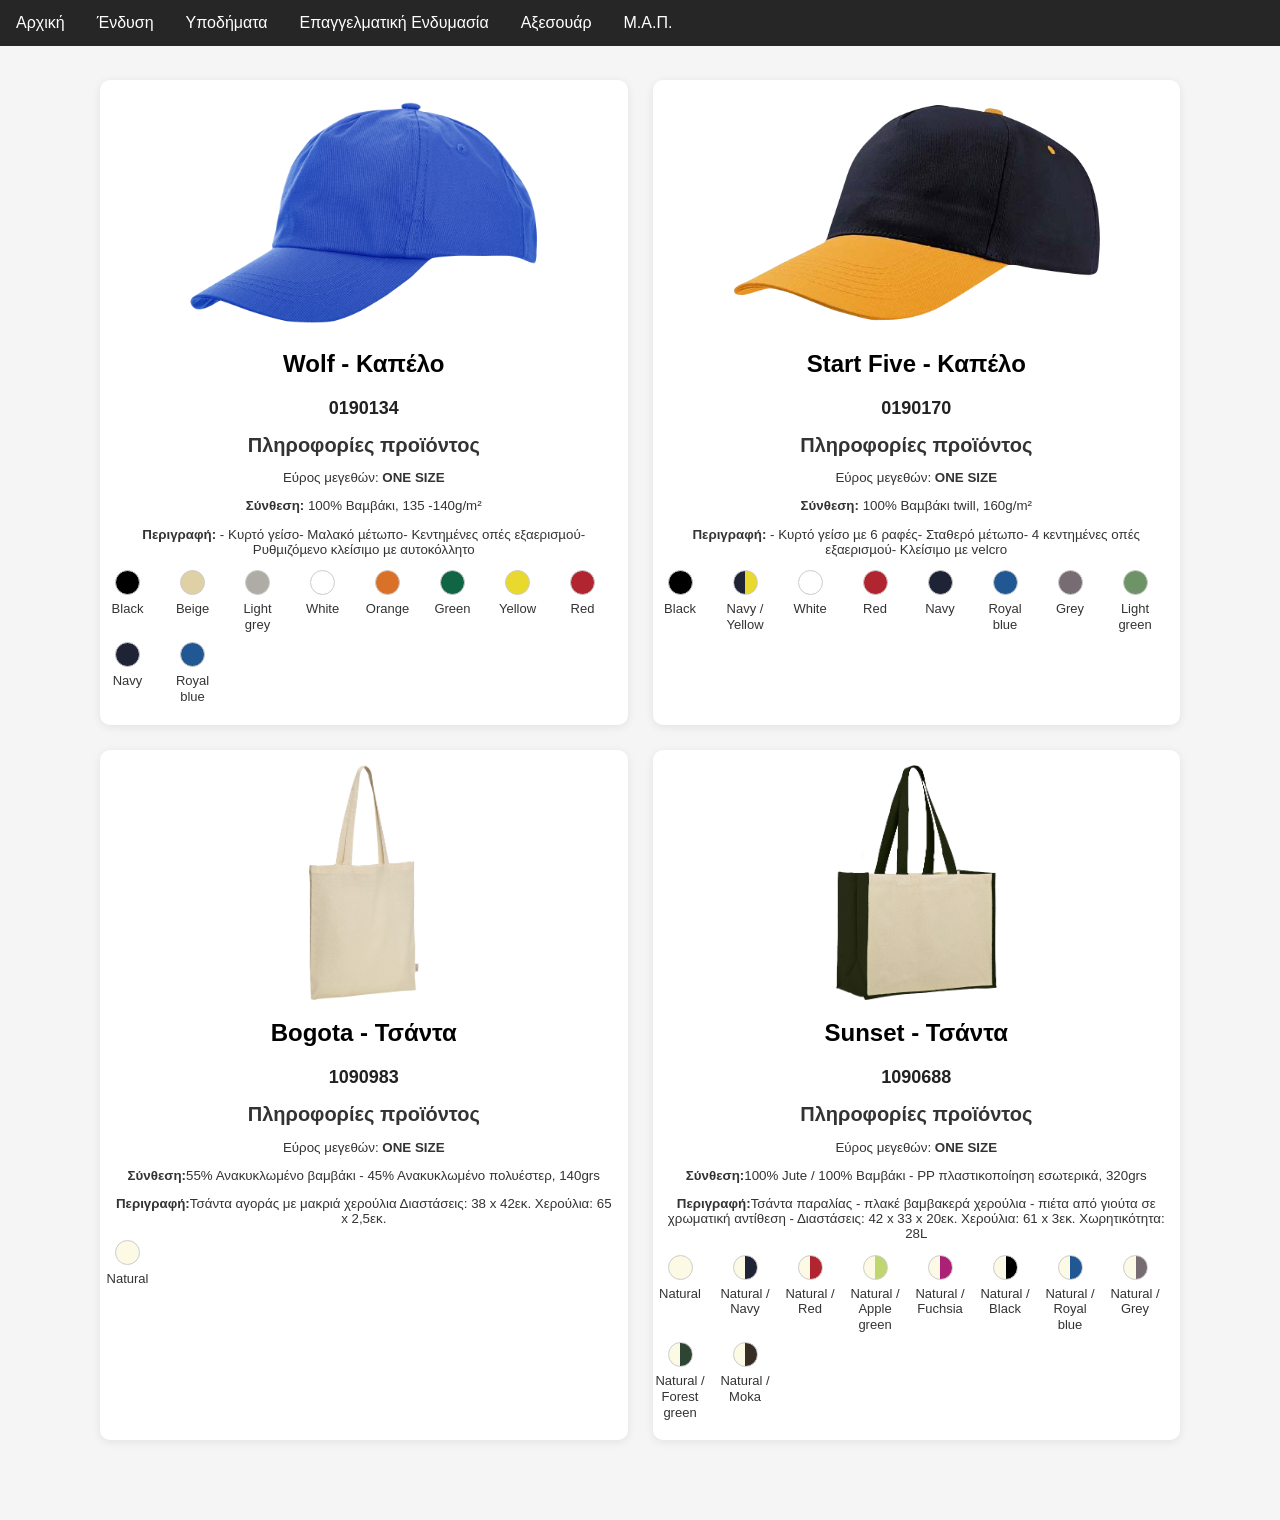
==== accessories.html @ 8e023d7d "Initial commit" ====
<!DOCTYPE html>
<html lang="en">

<head>
    <meta charset="UTF-8">
    <meta name="viewport" content="width=device-width, initial-scale=1.0">

    <title> Catalog Project </title>

    <link rel="stylesheet" href="css/style.css">
</head>

<body>
    <header>


      <nav class="navbar">

        <ul>
         <li> <a href="index.html"> Αρχική </a></li>
         <li class="dropdown"> <a href="javascript:void(0)" class="dropbtn"> Ένδυση </a>
    <div class="dropdown-content">
      <a href="clothes.html"> Μπλούζες </a>
      <a href="trousers.html"> Παντελόνια </a>
      <a href="jackets.html"> Πανωφόρια </a>
    </div></li>
         <li> <a href="shoes.html"> Υποδήματα </a></li>
         <li class="dropdown"> <a href="javascript:void(0)" class="dropbtn"> Επαγγελματική Ενδυμασία </a>
          <div class="dropdown-content">
            <a href="workwear.html"> Στολές Εργασίας</a>
            <a href="HV.html"> Υψηλής Ορατότητας</a>
          </div>
        </li>
        <li> <a href="accessories.html"> Αξεσουάρ </a></li>
         <li> <a href="disposable.html"> Μ.Α.Π. </a></li>
        </ul>

      </nav>

    </header>

    <div class="catalog2">

        <!--kapela-->

        <div class="product">
        
        <img src="images/photo.png/wolf.png.png" alt="Wolf">
            <h2>Wolf - Καπέλο</h2>
            <div class="price">   0190134 </div>

              <h3> Πληροφορίες προϊόντος </h3>
          
               <p> Εύρος μεγεθών: <b> ONE SIZE </b> </p>
               <p> <b>Σύνθεση:</b>  100% Βαµβάκι, 135 -140g/m² </p>
               <p> <b>Περιγραφή:</b> - Κυρτό γείσο- Μαλακό µέτωπο- Κεντηµένες οπές εξαερισµού- Ρυθµιζόµενο κλείσιµο µε αυτοκόλλητο </p>  
               
               <div class="product-colors">

    <!-- Βάλε εδώ ΟΛΑ τα χρώματα του προϊόντος -->

    <div class="color">
        <div class="circle" style="background-color: #000000;"></div>
        <div class="name">Black</div>
    </div>

    <div class="color">
        <div class="circle" style="background-color: #dfd0a6;"></div>
        <div class="name">Beige</div>
    </div>

     <div class="color">
        <div class="circle" style="background-color: #afaca5;"></div>
        <div class="name">Light grey</div>
    </div>

    <div class="color">
        <div class="circle" style="background-color: #FFFFFF;"></div>
        <div class="name">White</div>
    </div>

    <div class="color">
        <div class="circle" style="background-color: #D97129;"></div>
        <div class="name">Orange</div>
    </div>

    <div class="color">
        <div class="circle" style="background-color: #0f6544;"></div>
        <div class="name">Green</div>
    </div>

    <div class="color">
        <div class="circle" style="background-color: #E9D82D;"></div>
        <div class="name">Yellow</div>
    </div>

    <div class="color">
        <div class="circle" style="background-color: #B0252F;"></div>
        <div class="name">Red</div>
    </div>

    <div class="color">
        <div class="circle" style="background-color: #1E2336;"></div>
        <div class="name">Navy</div>
    </div>

    <div class="color">
        <div class="circle" style="background-color: #215894;"></div>
        <div class="name">Royal blue</div>
    </div>


         </div>

          </div>

          <div class="product">

          <img src="images/photo.png/start.png.png" alt="start">
            <h2>Start Five - Καπέλο</h2>
            <div class="price">  0190170 </div>

              <h3> Πληροφορίες προϊόντος </h3>
          
               <p> Εύρος μεγεθών: <b> ONE SIZE </b> </p>
               <p> <b>Σύνθεση:</b> 100% Βαµβάκι twill, 160g/m² </p>
               <p> <b>Περιγραφή:</b> - Κυρτό γείσο µε 6 ραφές- Σταθερό µέτωπο- 4 κεντηµένες οπές εξαερισµού- Κλείσιµο µε velcro </p>  
               
               <div class="product-colors">

    <!-- Βάλε εδώ ΟΛΑ τα χρώματα του προϊόντος -->

    <div class="color">
        <div class="circle" style="background-color: #000000;"></div>
        <div class="name">Black</div>
    </div>

<div class="color">
    <div class="circle two-color"
         style="--color1: #1E2336; --color2: #E9D82D;">
    </div>
    <div class="name">Navy / Yellow</div>
</div>

<div class="color">
        <div class="circle" style="background-color: #FFFFFF;"></div>
        <div class="name">White</div>
    </div>

    <div class="color">
        <div class="circle" style="background-color: #B0252F;"></div>
        <div class="name">Red</div>
    </div>

    <div class="color">
        <div class="circle" style="background-color: #1E2336;"></div>
        <div class="name">Navy</div>
    </div>

    <div class="color">
        <div class="circle" style="background-color: #215894;"></div>
        <div class="name">Royal blue</div>
    </div>

    <div class="color">
        <div class="circle" style="background-color: #766c72;"></div>
        <div class="name">Grey</div>
    </div>

    <div class="color">
        <div class="circle" style="background-color: #6e9366;"></div>
        <div class="name">Light green</div>
    </div>


         </div>

          </div>

          <div class="product">

        <img src="images/photo.png/bogota.png.png" alt="bag" >
            <h2> Bogota - Τσάντα </h2>
            <div class="price">1090983</div>

              <h3> Πληροφορίες προϊόντος </h3>
          
               <p> Εύρος μεγεθών: <b>ONE SIZE</b> </p>
               <p> <b>Σύνθεση:</b>55% Ανακυκλωμένο βαμβάκι - 45% Ανακυκλωμένο πολυέστερ, 140grs</p>
               <p> <b>Περιγραφή:</b>Τσάντα αγοράς με μακριά χερούλια Διαστάσεις: 38 x 42εκ. Χερούλια: 65 x 2,5εκ.</p>  
               
               <div class="product-colors">

    <!-- Βάλε εδώ ΟΛΑ τα χρώματα του προϊόντος -->

    <div class="color">
        <div class="circle" style="background-color: #fcf9e4;"></div>
        <div class="name">Natural</div>
    </div>
    </div>
    </div>

    <div class="product">

        <img src="images/photo.png/sunset.png.png" alt="bag" >
            <h2> Sunset - Τσάντα </h2>
            <div class="price">1090688</div>

              <h3> Πληροφορίες προϊόντος </h3>
          
               <p> Εύρος μεγεθών: <b>ONE SIZE</b> </p>
               <p> <b>Σύνθεση:</b>100% Jute / 100% Βαμβάκι - PP πλαστικοποίηση εσωτερικά, 320grs</p>
               <p> <b>Περιγραφή:</b>Τσάντα παραλίας - πλακέ βαμβακερά χερούλια - πιέτα από γιούτα σε χρωματική αντίθεση - Διαστάσεις: 42 x 33 x 20εκ. Χερούλια: 61 x 3εκ. Χωρητικότητα: 28L</p>  
               
               <div class="product-colors">

    <!-- Βάλε εδώ ΟΛΑ τα χρώματα του προϊόντος -->

    <div class="color">
        <div class="circle" style="background-color: #fcf9e4;"></div>
        <div class="name">Natural</div>
    </div>

    <div class="color">
    <div class="circle two-color"
         style="--color1: #fcf9e4; --color2: #1E2336;">
    </div>
    <div class="name">Natural / Navy </div>
</div>

<div class="color">
    <div class="circle two-color"
         style="--color1: #fcf9e4; --color2: #b0252f;">
    </div>
    <div class="name">Natural / Red </div>
</div>

<div class="color">
    <div class="circle two-color"
         style="--color1: #fcf9e4; --color2: #c0d66e;">
    </div>
    <div class="name">Natural / Apple green </div>
</div>

<div class="color">
    <div class="circle two-color"
         style="--color1: #fcf9e4; --color2: #ac2176;">
    </div>
    <div class="name">Natural / Fuchsia </div>
</div>

<div class="color">
    <div class="circle two-color"
         style="--color1: #fcf9e4; --color2: #000000;">
    </div>
    <div class="name">Natural / Black </div>
</div>

<div class="color">
    <div class="circle two-color"
         style="--color1: #fcf9e4; --color2: #215894;">
    </div>
    <div class="name">Natural / Royal blue </div>
</div>

<div class="color">
    <div class="circle two-color"
         style="--color1: #fcf9e4; --color2: #766c72;">
    </div>
    <div class="name">Natural / Grey </div>
</div>

<div class="color">
    <div class="circle two-color"
         style="--color1: #fcf9e4; --color2: #2e4533;">
    </div>
    <div class="name">Natural / Forest green </div>
</div>

<div class="color">
    <div class="circle two-color"
         style="--color1: #fcf9e4; --color2: #382d25;">
    </div>
    <div class="name">Natural / Moka </div>
</div>

    </div>
    </div>

    
    </div>

    

          

  



   



</body>
</html>
---- css/style.css ----
header {
  width: 100%;
}

.navbar {
  position: fixed;
  top: 0;
  left: 0;
  width: 100%;
  z-index: 10000;
}

ul {
  list-style-type: none;
  margin: 0;
  padding: 0;
  background-color: #262626 ;
  overflow: visible;
  display: flow-root;
}

li {
  float: left;
}

li a, .dropbtn {
  display: inline-block;
  color: white;
  text-align: center;
  padding: 14px 16px;
  text-decoration: none;
}

li a:hover, .dropdown:hover .dropbtn {
  background-color: #ce202c;
}

li.dropdown {
  display: inline-block;
}

.dropdown-content {
  display: none;
  position:absolute;
  background-color: #f9f9f9;
  min-width: 160px;
  box-shadow: 0px 8px 16px 0px rgba(0,0,0,0.2);
  z-index: 9999;
}

.dropdown-content a {
  color: black;
  padding: 12px 16px;
  text-decoration: none;
  display: block;
  text-align: left;
}

.dropdown-content a:hover {background-color: #f1f1f1;}

.dropdown:hover .dropdown-content {
  display: block;
}


h1 {
    margin-top: 60px;
    margin-left: 10px;
    text-align: center;
    font-family: Arial, Helvetica, sans-serif;
}



h2 {
    font-family: Arial, Helvetica, sans-serif;
    text-align: center;
    color: black;
    
   
}

p { font-size: 10pt;
    padding: 0px 15px;
    color: #333333;
}

h3 {
    font-family: Arial, Helvetica, sans-serif;
    text-align: center;
    color: #333333;

}

h4 {
    font-family: Arial, Helvetica, sans-serif;
    text-align: center;
    color: #333333;
}


body {
    font-family: Arial, sans-serif;
    background: #f5f5f5;
    padding: 40px;
}

img {
    padding-top: 15px;
}


* {
            box-sizing: border-box;
        }

        body {
            margin: 0;
            font-family: Arial, sans-serif;
            background-color: #f5f5f5;
        }

        .catalog {
            width: 90%;
            max-width: 1400px;
            margin: 40px auto;
            display: grid;
            grid-template-columns: repeat(3, 1fr);
            gap: 25px;
        }

        .catalog2 {
            width: 90%;
            max-width: 1400px;
            margin: 40px auto;
            display: grid;
            grid-template-columns: repeat(2, 1fr);
            gap: 25px;
        }

         

        .product {
            background: white;
            border-radius: 10px;
            overflow: hidden;
            padding-bottom: 20px;
            text-align: center;
            box-shadow: 0 2px 10px rgba(0, 0, 0, 0.08);
        }

        .product img {
            width: 100%;
            height: 250px;
            object-fit: contain;
            display: block;
        }


        .product h3 {
            margin: 15px 10px 8px;
            font-size: 20px;
        }

        .product .price {
            font-size: 18px;
            font-weight: bold;
            color: #222;
        }

        /* Tablet */
        @media (max-width: 900px) {
            .catalog {
                grid-template-columns: repeat(2, 1fr);
            }
        }

        /* Κινητό */
        @media (max-width: 600px) {
            .catalog {
                grid-template-columns: 1fr;
                width: 90%;
            }

            .product img {
                height: 300px;
            }
        }


        .product-colors {
        display: flex;
        flex-wrap: wrap;
        gap: 10px;
        align-items: flex-start;
    }

    .color {
        width: 55px;
        text-align: center;
    }

    .circle {
        width: 25px;
        height: 25px;
        border-radius: 50%;
        border: 1px solid #ccc;
        margin: 0 auto 6px auto;
        box-sizing: border-box;
    }

    .name {
        font-size: 13px;
        color: #333;
        line-height: 1.2;
    }

    .color.hidden {
        display: none;
    }

    .show-more {
        border: none;
        background: transparent;
        color: #555;
        font-size: 13px;
        cursor: pointer;
        padding: 9px 4px;
        white-space: nowrap;
    }

    .show-more:hover {
        color: #000;
    }

    .two-color {
    background: linear-gradient(
        to right,
        var(--color1) 50%,
        var(--color2) 50%
    );
}
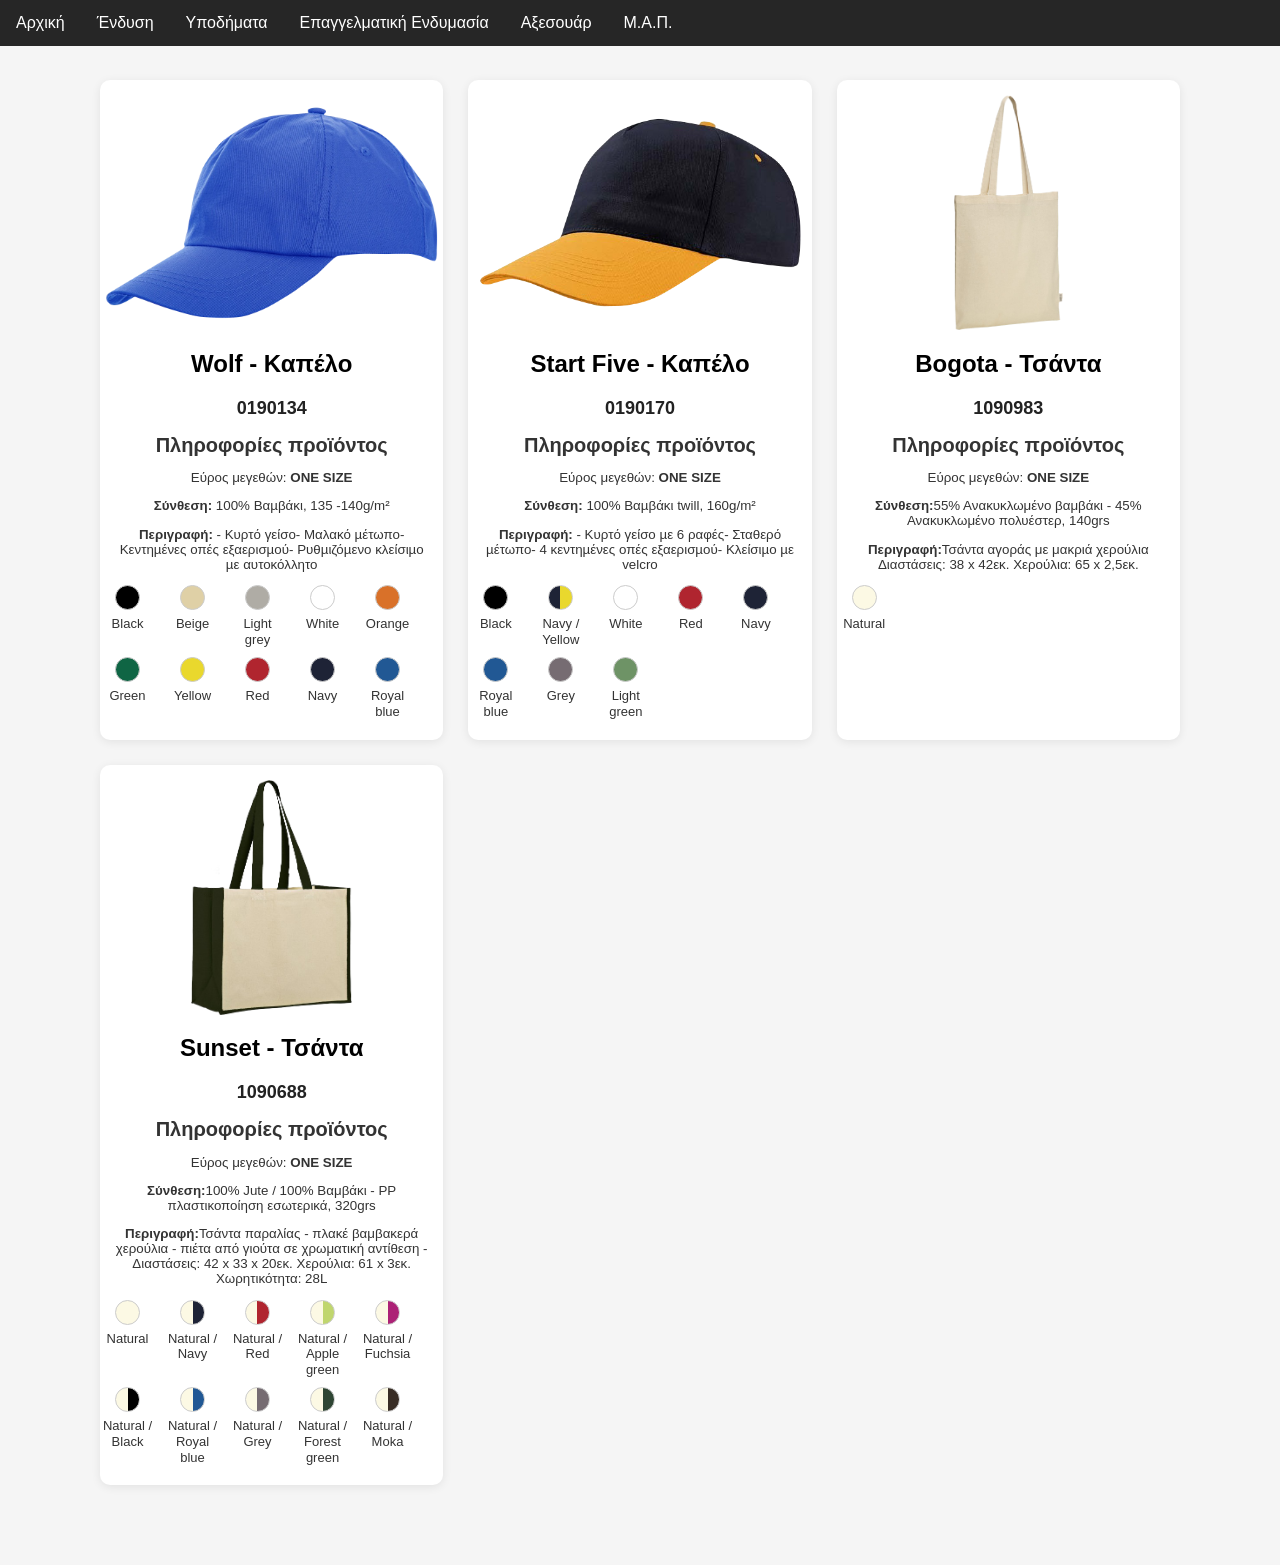
==== commit 385f9b6f: "# 9" ====
--- a/accessories.html
+++ b/accessories.html
@@ -39,7 +39,7 @@
 
     </header>
 
-    <div class="catalog2">
+    <div class="catalog">
 
         <!--kapela-->
 
